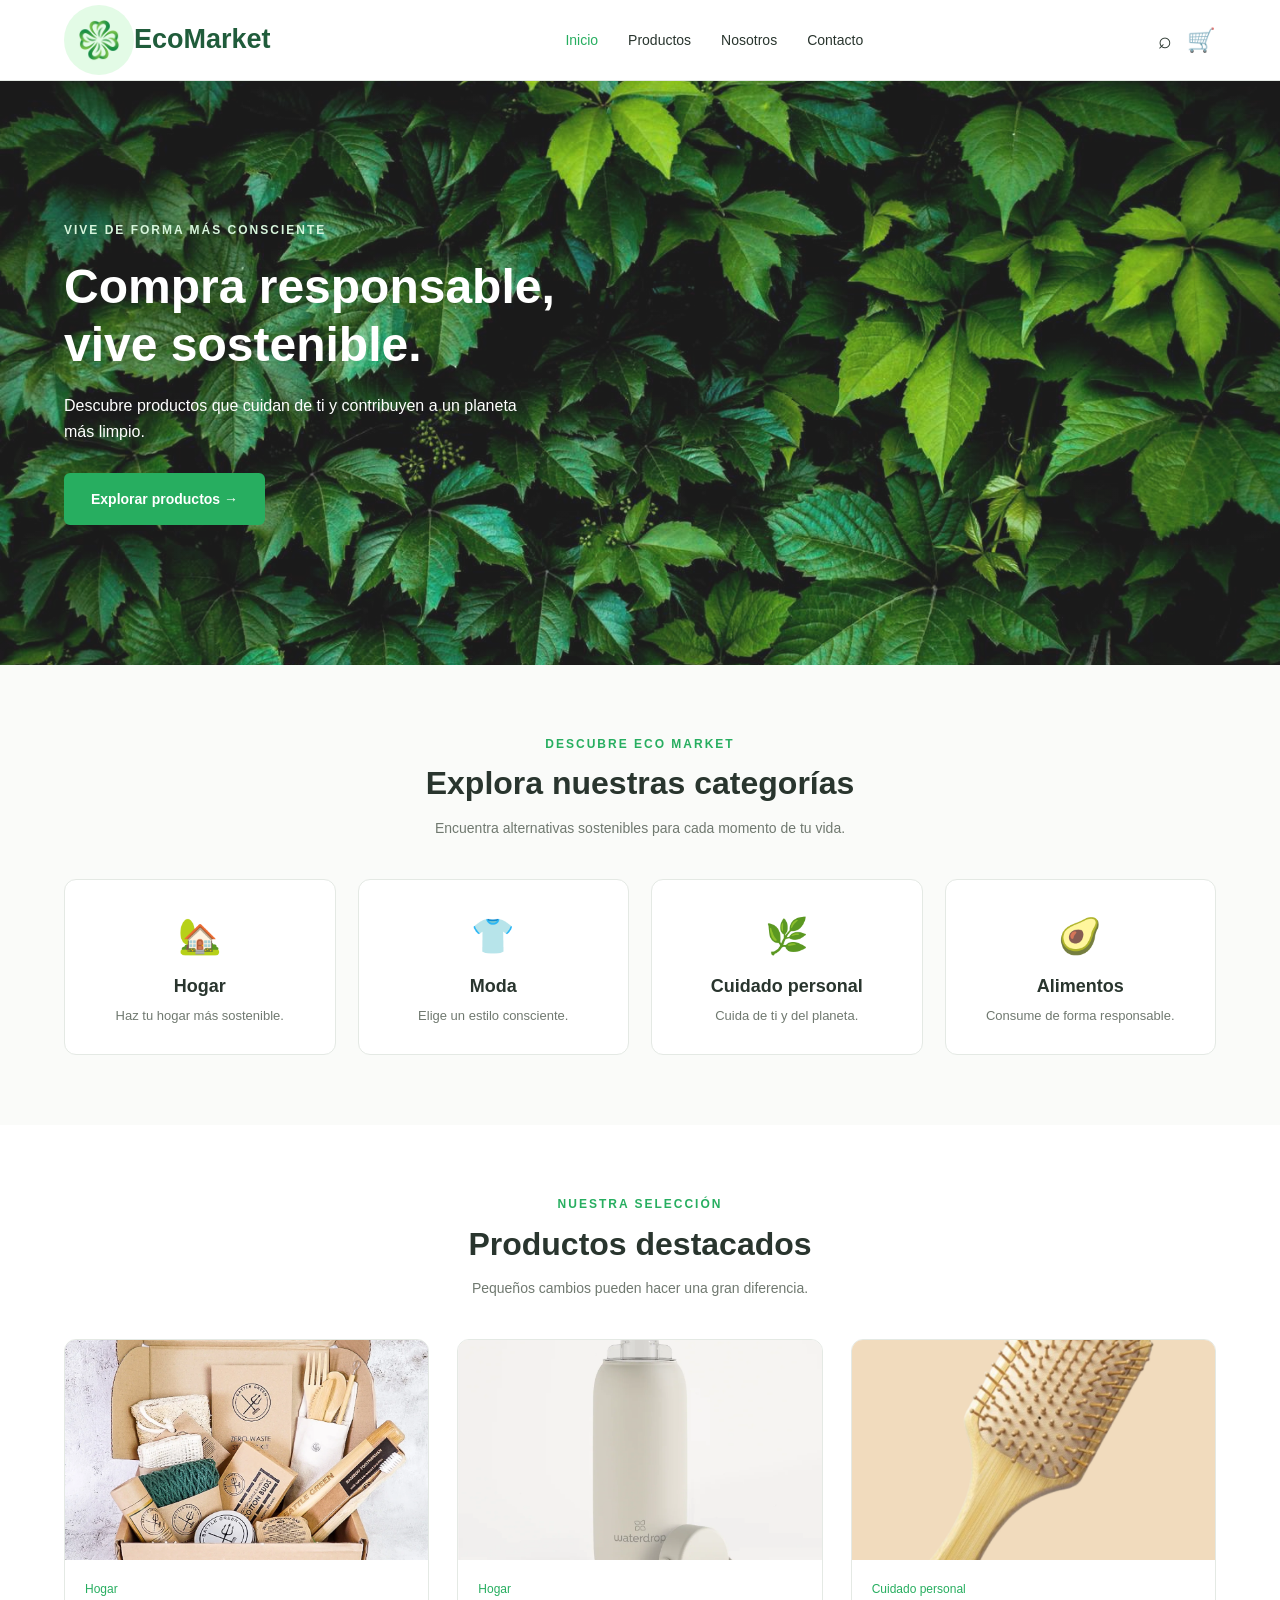
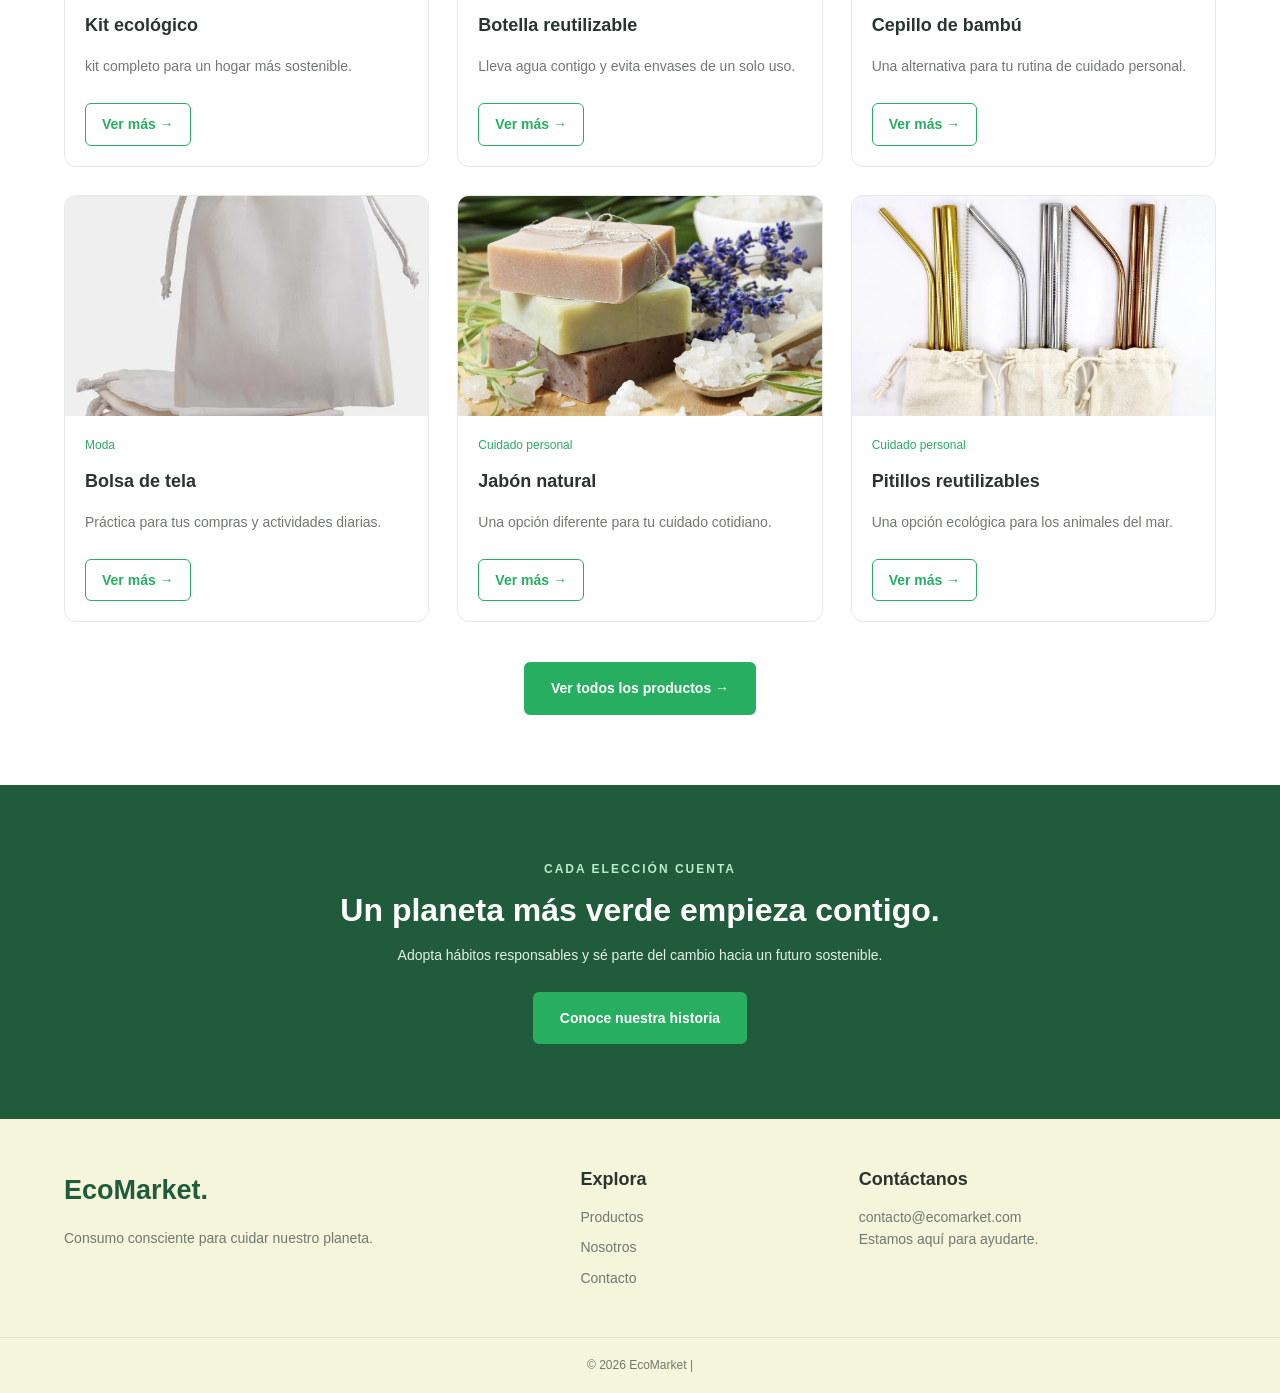
==== index.html @ 440fc74a "primer commit de pruba" ====
<!DOCTYPE html>
<html lang="es">

<head>
    <meta charset="UTF-8">
    <meta name="viewport" content="width=device-width, initial-scale=1.0">

    <meta name="description" content="EcoMarket: productos ecológicos para una vida más sostenible.">

    <title>EcoMarket | Compra responsable</title>

    <link rel="stylesheet" href="css/main.css">
    <link rel="stylesheet" href="css/layout.css">
    <link rel="stylesheet" href="css/components.css">
    <link rel="stylesheet" href="css/animations.css">
</head>

<body>

    <header class="header">
        <div class="contenedor header-contenido">


    <a href="index.html" class="logo">
    <img src="img/icons/logo.png" alt="Logo EcoMarket">
    <span>EcoMarket</span>
    </a>


            <nav class="menu">
                <a href="index.html" class="activo">Inicio</a>
                <a href="views/productos.html">Productos</a>
                <a href="views/sobre-nosotros.html">Nosotros</a>
                <a href="views/contacto.html">Contacto</a>
            </nav>

            <div class="accesos">
                <a href="views/productos.html#buscador"
                   aria-label="Buscar productos">⌕</a>

                <a href="views/productos.html#catalogo"
                   aria-label="Ir al catálogo">🛒</a>
            </div>

        </div>
    </header>



    <main>

        <section class="hero">
            <div class="contenedor hero-contenido">

                <p class="etiqueta">VIVE DE FORMA MÁS CONSCIENTE</p>

                <h1>Compra responsable,<br>vive sostenible.</h1>

                <p>
                    Descubre productos que cuidan de ti
                    y contribuyen a un planeta más limpio.
                </p>

                <a href="views/productos.html" class="boton">
                    Explorar productos →
                </a>

            </div>
        </section>

        <section class="categorias seccion">
            <div class="contenedor">

                <div class="titulo-seccion">
                    <p class="etiqueta">DESCUBRE ECO MARKET</p>
                    <h2>Explora nuestras categorías</h2>
                    <p>
                        Encuentra alternativas sostenibles
                        para cada momento de tu vida.
                    </p>
                </div>

                <div class="categorias-grid">

                    <a href="views/productos.html#hogar"
                       class="categoria">
                        <span>🏡</span>
                        <h3>Hogar</h3>
                        <p>Haz tu hogar más sostenible.</p>
                    </a>

                    <a href="views/productos.html#moda"
                       class="categoria">
                        <span>👕</span>
                        <h3>Moda</h3>
                        <p>Elige un estilo consciente.</p>
                    </a>

                    <a href="views/productos.html#cuidado"
                       class="categoria">
                        <span>🌿</span>
                        <h3>Cuidado personal</h3>
                        <p>Cuida de ti y del planeta.</p>
                    </a>

                    <a href="views/productos.html#alimentos"
                       class="categoria">
                        <span>🥑</span>
                        <h3>Alimentos</h3>
                        <p>Consume de forma responsable.</p>
                    </a>

                </div>

            </div>
        </section>

        <section class="productos seccion">
            <div class="contenedor">

                <div class="titulo-seccion">
                    <p class="etiqueta">NUESTRA SELECCIÓN</p>
                    <h2>Productos destacados</h2>
                    <p>
                        Pequeños cambios pueden hacer
                        una gran diferencia.
                    </p>
                </div>

                <div class="productos-grid">

                    <article class="tarjeta-producto">
                        <img src="img/products/kit-ecologico.jpg"
                             alt="Kit ecológico para el hogar">

                        <div class="producto-info">
                            <p class="categoria-producto">Hogar</p>
                            <h3>Kit ecológico</h3>
                            <p>
                                kit completo para un hogar más sostenible.
                            </p>
                            <a href="views/productos.html"
                               class="boton-secundario">Ver más →</a>
                        </div>
                    </article>

                    <article class="tarjeta-producto">
                        <img src="img/products/botella.jpg"
                             alt="Botella reutilizable para agua">

                        <div class="producto-info">
                            <p class="categoria-producto">Hogar</p>
                            <h3>Botella reutilizable</h3>
                            <p>
                                Lleva agua contigo y evita
                                envases de un solo uso.
                            </p>
                            <a href="views/productos.html"
                               class="boton-secundario">Ver más →</a>
                        </div>
                    </article>

                    <article class="tarjeta-producto">
                        <img src="img/products/cepillo.jpg"
                             alt="Cepillo de dientes de bambú">

                        <div class="producto-info">
                            <p class="categoria-producto">Cuidado personal</p>
                            <h3>Cepillo de bambú</h3>
                            <p>
                                Una alternativa para tu rutina
                                de cuidado personal.
                            </p>
                            <a href="views/productos.html"
                               class="boton-secundario">Ver más →</a>
                        </div>
                    </article>

                    <article class="tarjeta-producto">
                        <img src="img/products/bolsa-tela.jpg"
                             alt="Bolsa de tela reutilizable">

                        <div class="producto-info">
                            <p class="categoria-producto">Moda</p>
                            <h3>Bolsa de tela</h3>
                            <p>
                                Práctica para tus compras
                                y actividades diarias.
                            </p>
                            <a href="views/productos.html"
                               class="boton-secundario">Ver más →</a>
                        </div>
                    </article>

                    <article class="tarjeta-producto">
                        <img src="img/products/jabon-natural.jpg"
                             alt="Jabón de ingredientes naturales">

                        <div class="producto-info">
                            <p class="categoria-producto">Cuidado personal</p>
                            <h3>Jabón natural</h3>
                            <p>
                                Una opción diferente para
                                tu cuidado cotidiano.
                            </p>
                            <a href="views/productos.html"
                               class="boton-secundario">Ver más →</a>
                        </div>
                    </article>

                    <article class="tarjeta-producto">
                        <img src="img/products/pitillos-reutilizables.jpg"
                             alt="Pitillos reutilizables">

                        <div class="producto-info">
                            <p class="categoria-producto">Cuidado personal</p>
                            <h3>Pitillos reutilizables</h3>
                            <p>
                                Una opción ecológica para los animales del mar.
                            </p>
                            <a href="views/productos.html"
                               class="boton-secundario">Ver más →</a>
                        </div>
                    </article>

                </div>

                <div class="centrar">
                    <a href="views/productos.html" class="boton">
                        Ver todos los productos →
                    </a>
                </div>

            </div>
        </section>


        <section class="mensaje-ecologico">
            <div class="contenedor">

                <p class="etiqueta">CADA ELECCIÓN CUENTA</p>

                <h2>Un planeta más verde empieza contigo.</h2>

                <p>
                    Adopta hábitos responsables y sé parte
                    del cambio hacia un futuro sostenible.
                </p>

                <a href="views/sobre-nosotros.html" class="boton">
                    Conoce nuestra historia
                </a>

            </div>
        </section>

    </main>


    <footer class="footer">
        <div class="contenedor footer-grid">

            <div class="footer-marca">
                <a href="index.html" class="logo logo-footer">
                    EcoMarket<span>.</span>
                </a>

                <p>
                    Consumo consciente para cuidar
                    nuestro planeta.
                </p>
            </div>

            <div class="footer-enlaces">
                <h3>Explora</h3>
                <a href="views/productos.html">Productos</a>
                <a href="views/sobre-nosotros.html">Nosotros</a>
                <a href="views/contacto.html">Contacto</a>
            </div>

            <div class="footer-contacto">
                <h3>Contáctanos</h3>
                <p>contacto@ecomarket.com</p>
                <p>Estamos aquí para ayudarte.</p>
            </div>

        </div>

        <div class="footer-final">
            <p>© 2026 EcoMarket | </p>
        </div>
    </footer>

</body>
</html>
---- css/main.css ----
:root {
    --verde-principal: #2ecc71;
    --verde-oscuro: #27ae60;
    --verde-profundo: #205c3b;
    --verde-claro: #e8f5e9;

    --beige: #f5f5dc;
    --fondo: #fafbf9;
    --blanco: #ffffff;

    --texto: #29352e;
    --texto-secundario: #707970;
    --borde: #e4e9e4;
}

* {
    margin: 0;
    padding: 0;
    box-sizing: border-box;
}

html {
    scroll-behavior: smooth;
}

body {
    font-family: Arial, Helvetica, sans-serif;
    font-size: 14px;
    line-height: 1.6;
    color: var(--texto);
    background-color: var(--blanco);
}

img {
    display: block;
    max-width: 100%;
}

a {
    color: inherit;
    text-decoration: none;
}

h1,
h2,
h3 {
    line-height: 1.2;
    font-weight: 700;
}

h1 {
    font-size: 48px;
}

h2 {
    font-size: 32px;
}

h3 {
    font-size: 18px;
}

p {
    color: var(--texto-secundario);
}

button,
input,
textarea,
select {
    font: inherit;
}

.contenedor {
    width: 90%;
    max-width: 1200px;
    margin: 0 auto;
}

.seccion {
    padding: 70px 0;
}

.etiqueta {
    color: var(--verde-oscuro);
    font-size: 12px;
    font-weight: bold;
    letter-spacing: 2px;
    text-transform: uppercase;
}

@media (max-width: 600px) {

    h1 {
        font-size: 34px;
    }

    h2 {
        font-size: 26px;
    }

    h3 {
        font-size: 17px;
    }

    .seccion {
        padding: 45px 0;
    }

    .contenedor {
        width: 92%;
    }
}
---- css/layout.css ----
.header {
    width: 100%;
    background-color: var(--blanco);
    border-bottom: 1px solid var(--borde);
    position: sticky;
    top: 0;
    z-index: 100;
}

.header-contenido {
    min-height: 80px;
    display: flex;
    align-items: center;
    justify-content: space-between;
    gap: 25px;
}

.logo {
    color: var(--verde-profundo);
    font-size: 27px;
    font-weight: bold;
    white-space: nowrap;
}

.logo span {
    color: var(--verde-principal);
}

.menu {
    display: flex;
    align-items: center;
    gap: 30px;
}

.menu a {
    color: var(--texto);
    transition: color 0.3s ease;
}

.menu a:hover,
.menu a.activo {
    color: var(--verde-oscuro);
}

.accesos {
    display: flex;
    align-items: center;
    gap: 15px;
}

.accesos a {
    font-size: 23px;
}

.hero {
    min-height: 500px;
    display: flex;
    align-items: center;
    background-color: #e8f0e5;
    background-image:
        linear-gradient(
            90deg,
            rgba(15, 45, 27, 0.75),
            rgba(15, 45, 27, 0.15)
        ),
        url("../img/hero/background-leaves.jpg");
    background-size: cover;
    background-position: center;
}

.hero-contenido {
    padding-top: 60px;
    padding-bottom: 60px;
}

.hero .etiqueta {
    color: #d7f5dc;
    margin-bottom: 18px;
}

.hero h1 {
    max-width: 650px;
    color: var(--blanco);
    margin-bottom: 20px;
}

.hero-contenido > p:not(.etiqueta) {
    max-width: 480px;
    color: var(--blanco);
    font-size: 16px;
    margin-bottom: 28px;
}

.titulo-seccion {
    text-align: center;
    margin-bottom: 40px;
}

.titulo-seccion .etiqueta {
    margin-bottom: 10px;
}

.titulo-seccion h2 {
    margin-bottom: 14px;
}

.titulo-seccion > p:last-child {
    max-width: 550px;
    margin: 0 auto;
}

.categorias {
    background-color: var(--fondo);
}

.categorias-grid {
    display: grid;
    grid-template-columns: repeat(4, 1fr);
    gap: 22px;
}

.categoria {
    padding: 28px 18px;
    text-align: center;
    background-color: var(--blanco);
    border: 1px solid var(--borde);
    border-radius: 12px;
}

.categoria span {
    display: block;
    font-size: 35px;
    margin-bottom: 12px;
}

.categoria h3 {
    margin-bottom: 8px;
}

.categoria p {
    font-size: 13px;
}

.productos-grid {
    display: grid;
    grid-template-columns: repeat(3, minmax(0, 1fr));
    gap: 28px;
}

.tarjeta-producto {
    min-width: 0;
    overflow: hidden;
    background-color: var(--blanco);
    border: 1px solid var(--borde);
    border-radius: 12px;
}

.tarjeta-producto img {
    width: 100%;
    height: 220px;
    object-fit: cover;
}

.producto-info {
    padding: 20px;
}

.categoria-producto {
    color: var(--verde-oscuro);
    font-size: 12px;
    margin-bottom: 8px;
}

.producto-info h3 {
    margin-bottom: 10px;
}

.producto-info > p:not(.categoria-producto) {
    margin-bottom: 18px;
}

.centrar {
    display: flex;
    justify-content: center;
    margin-top: 40px;
}

.mensaje-ecologico {
    padding: 75px 0;
    text-align: center;
    background-color: var(--verde-profundo);
}

.mensaje-ecologico .etiqueta {
    color: #b9ebc9;
    margin-bottom: 12px;
}

.mensaje-ecologico h2 {
    color: var(--blanco);
    margin-bottom: 15px;
}

.mensaje-ecologico p:not(.etiqueta) {
    color: #e4f1e7;
    margin-bottom: 25px;
}

.footer {
    background-color: var(--beige);
    padding-top: 50px;
}

.footer-grid {
    display: grid;
    grid-template-columns: 2fr 1fr 1.5fr;
    gap: 40px;
    padding-bottom: 40px;
}

.logo-footer {
    display: inline-block;
    margin-bottom: 15px;
}

.footer-grid h3 {
    margin-bottom: 15px;
}

.footer-enlaces a {
    display: block;
    margin-bottom: 8px;
    color: var(--texto-secundario);
}

.footer-final {
    padding: 18px;
    text-align: center;
    border-top: 1px solid rgba(0, 0, 0, 0.08);
}

.footer-final p {
    font-size: 12px;
}

@media (max-width: 900px) {

    .header-contenido {
        flex-wrap: wrap;
        padding-top: 15px;
        padding-bottom: 15px;
    }

    .menu {
        order: 3;
        width: 100%;
        justify-content: center;
        gap: 22px;
    }

    .categorias-grid {
        grid-template-columns: repeat(2, 1fr);
    }

    .productos-grid {
        grid-template-columns: repeat(2, minmax(0, 1fr));
    }
}

@media (max-width: 600px) {

    .header-contenido {
        gap: 12px;
    }

    .logo {
        font-size: 23px;
    }

    .menu {
        gap: 14px;
        flex-wrap: wrap;
        font-size: 12px;
    }

    .accesos {
        gap: 10px;
    }

    .hero {
        min-height: 420px;
        background-position: center;
    }

    .hero-contenido {
        padding-top: 45px;
        padding-bottom: 45px;
    }

    .hero-contenido > p:not(.etiqueta) {
        font-size: 14px;
    }

    .categorias-grid {
        gap: 12px;
    }

    .categoria {
        padding: 20px 10px;
    }

    .productos-grid {
        grid-template-columns: 1fr;
        gap: 22px;
    }

    .tarjeta-producto img {
        height: 240px;
    }

    .footer-grid {
        grid-template-columns: 1fr;
        gap: 25px;
    }

    .mensaje-ecologico {
        padding: 50px 0;
    }
}

.precio {
    color: var(--verde-oscuro);
    font-size: 18px;
    font-weight: bold;
    margin: 12px 0;
}

.producto-info .boton {
    margin-top: 8px;
}

.producto-info {
    display: flex;
    flex-direction: column;
    align-items: flex-start;
    gap: 8px;
}

.producto-info .boton {
    margin-top: auto;
}

.nosotros-contenido {
    display: grid;
    grid-template-columns: 1.5fr 1fr;
    gap: 40px;
    align-items: center;
}

.nosotros-contenido h3 {
    margin-bottom: 15px;
}

.nosotros-contenido p {
    margin-bottom: 15px;
}

.nosotros-destacado {
    background-color: var(--verde-claro);
    padding: 35px;
    border-radius: 12px;
}

.nosotros-icono {
    display: inline-block;
    font-size: 35px;
    margin-bottom: 15px;
}

.nosotros-fondo {
    background-color: var(--fondo);
}

.nosotros-tarjetas {
    display: grid;
    grid-template-columns: repeat(2, 1fr);
    gap: 25px;
}

.nosotros-tarjeta,
.valor {
    background-color: var(--blanco);
    border: 1px solid var(--borde);
    border-radius: 12px;
    padding: 30px;
}

.nosotros-tarjeta h3,
.valor h3 {
    margin-bottom: 12px;
}

.valores-grid {
    display: grid;
    grid-template-columns: repeat(3, 1fr);
    gap: 25px;
}

@media (max-width: 600px) {
    .nosotros-contenido {
        grid-template-columns: 1fr;
        gap: 25px;
    }

    .nosotros-tarjetas,
    .valores-grid {
        grid-template-columns: 1fr;
    }

    .nosotros-destacado,
    .nosotros-tarjeta,
    .valor {
        padding: 22px;
    }
}

.hero {
    min-height: 500px;
    display: flex;
    align-items: center;
    background-image: linear-gradient(
        rgba(255, 255, 255, 0.10),
        rgba(255, 255, 255, 0.10)
    ), url("../img/hero/background-leaves.jpg");
    background-size: cover;
    background-position: center;
    background-repeat: no-repeat;
    padding: 80px 0;
}

.contacto-seccion {
    padding-top: 60px;
    padding-bottom: 70px;
}

.contacto-encabezado {
    text-align: center;
    margin-bottom: 40px;
}

.contacto-encabezado h2 {
    margin-bottom: 12px;
}

.contacto-encabezado p:last-child {
    line-height: 1.7;
}

.contacto-contenido {
    display: grid;
    grid-template-columns: 0.9fr 1.1fr;
    gap: 35px;
    align-items: start;
}

.contacto-informacion h2,
.formulario-contenedor h2 {
    margin-bottom: 25px;
}

.contacto-tarjeta {
    display: flex;
    align-items: flex-start;
    gap: 15px;
    padding: 20px;
    margin-bottom: 18px;
    background-color: #f1f7ef;
    border-radius: 14px;
}

.contacto-icono {
    font-size: 25px;
}

.contacto-tarjeta h3 {
    margin-bottom: 8px;
}

.contacto-tarjeta p {
    line-height: 1.6;
    overflow-wrap: anywhere;
}

.formulario-contenedor {
    padding: 30px;
    background-color: white;
    border-radius: 16px;
    box-shadow: 0 5px 25px rgba(0, 0, 0, 0.08);
}

.formulario-contacto {
    display: flex;
    flex-direction: column;
    gap: 20px;
}

.campo-formulario {
    display: flex;
    flex-direction: column;
    gap: 8px;
}

.campo-formulario label {
    font-weight: 600;
}

.campo-formulario input,
.campo-formulario textarea {
    width: 100%;
    padding: 13px 15px;
    border: 1px solid #d5dfd3;
    border-radius: 9px;
    font: inherit;
    color: #28313d;
    background-color: #fbfdfb;
}

.campo-formulario input:focus,
.campo-formulario textarea:focus {
    outline: 2px solid #4c956c;
    border-color: transparent;
}

.campo-formulario textarea {
    resize: vertical;
}

.formulario-contacto .boton {
    align-self: flex-start;
    cursor: pointer;
    border: none;
    font: inherit;
}

@media (max-width: 750px) {
    .contacto-contenido {
        grid-template-columns: 1fr;
    }

    .formulario-contenedor {
        padding: 22px;
    }
}

@media (max-width: 400px) {
    .contacto-tarjeta {
        padding: 15px;
    }

    .formulario-contenedor {
        padding: 18px;
    }

    .formulario-contacto .boton {
        width: 100%;
    }
}

.logo {
    display: inline-flex;
    align-items: center;
    flex-shrink: 0;
}

.logo img {
    width: 70px;
    height: 70px;
    object-fit: cover;
    border-radius: 50%;
    display: block;
}

@media (max-width: 600px) {
    .logo img {
        width: 140px;
    }
}

.logo,
.logo:visited,
.logo:hover,
.logo:active {
    color: var(--verde-profundo);
    text-decoration: none;
}

.logo span {
    color: var(--verde-profundo);
}
---- css/components.css ----
.boton {
    display: inline-block;
    padding: 13px 25px;

    background-color: var(--verde-oscuro);
    color: var(--blanco);

    border: 2px solid var(--verde-oscuro);
    border-radius: 6px;

    font-size: 14px;
    font-weight: bold;
    text-align: center;

    cursor: pointer;
    transition: all 0.3s ease;
}

.boton:hover {
    background-color: var(--verde-profundo);
    border-color: var(--verde-profundo);
    transform: translateY(-2px);
}

.boton-secundario {
    display: inline-block;
    padding: 9px 16px;

    color: var(--verde-oscuro);
    background-color: var(--blanco);

    border: 1px solid var(--verde-oscuro);
    border-radius: 6px;

    font-weight: bold;
    transition: all 0.3s ease;
}

.boton-secundario:hover {
    color: var(--blanco);
    background-color: var(--verde-oscuro);
}

.tarjeta-producto {
    transition:
        transform 0.3s ease,
        box-shadow 0.3s ease;
}

.tarjeta-producto:hover {
    transform: translateY(-6px);

    box-shadow: 0 12px 25px rgba(30, 70, 40, 0.12);
}

.tarjeta-producto img {
    transition: transform 0.4s ease;
}

.tarjeta-producto:hover img {
    transform: scale(1.04);
}

.categoria {
    transition:
        transform 0.3s ease,
        box-shadow 0.3s ease,
        border-color 0.3s ease;
}

.categoria:hover {
    transform: translateY(-5px);

    border-color: var(--verde-principal);

    box-shadow: 0 8px 20px rgba(30, 70, 40, 0.08);
}

.categoria span {
    transition: transform 0.3s ease;
}

.categoria:hover span {
    transform: scale(1.12);
}

.footer-enlaces a {
    transition: color 0.3s ease;
}

.footer-enlaces a:hover {
    color: var(--verde-oscuro);
}

.accesos a {
    transition:
        color 0.3s ease,
        transform 0.3s ease;
}

.accesos a:hover {
    color: var(--verde-oscuro);
    transform: scale(1.1);
}

a:focus-visible,
button:focus-visible,
input:focus-visible,
textarea:focus-visible {
    outline: 3px solid var(--verde-principal);
    outline-offset: 4px;
}

@media (prefers-reduced-motion: reduce) {
    *,
    *::before,
    *::after {
        scroll-behavior: auto !important;
        transition-duration: 0.01ms !important;
        animation-duration: 0.01ms !important;
    }
}
---- css/animations.css ----
.aparecer {
    animation: aparecer 0.8s ease both;
}

@keyframes aparecer {
    from {
        opacity: 0;
        transform: translateY(15px);
    }

    to {
        opacity: 1;
        transform: translateY(0);
    }
}

.hero-contenido {
    animation: aparecer 1s ease both;
}

.categoria,
.tarjeta-producto,
.boton {
    transition: transform 0.3s ease, box-shadow 0.3s ease, background-color 0.3s ease;
}

@media (prefers-reduced-motion: reduce) {
    *,
    *::before,
    *::after {
        animation-duration: 0.01ms !important;
        animation-iteration-count: 1 !important;
        scroll-behavior: auto !important;
        transition-duration: 0.01ms !important;
    }
}
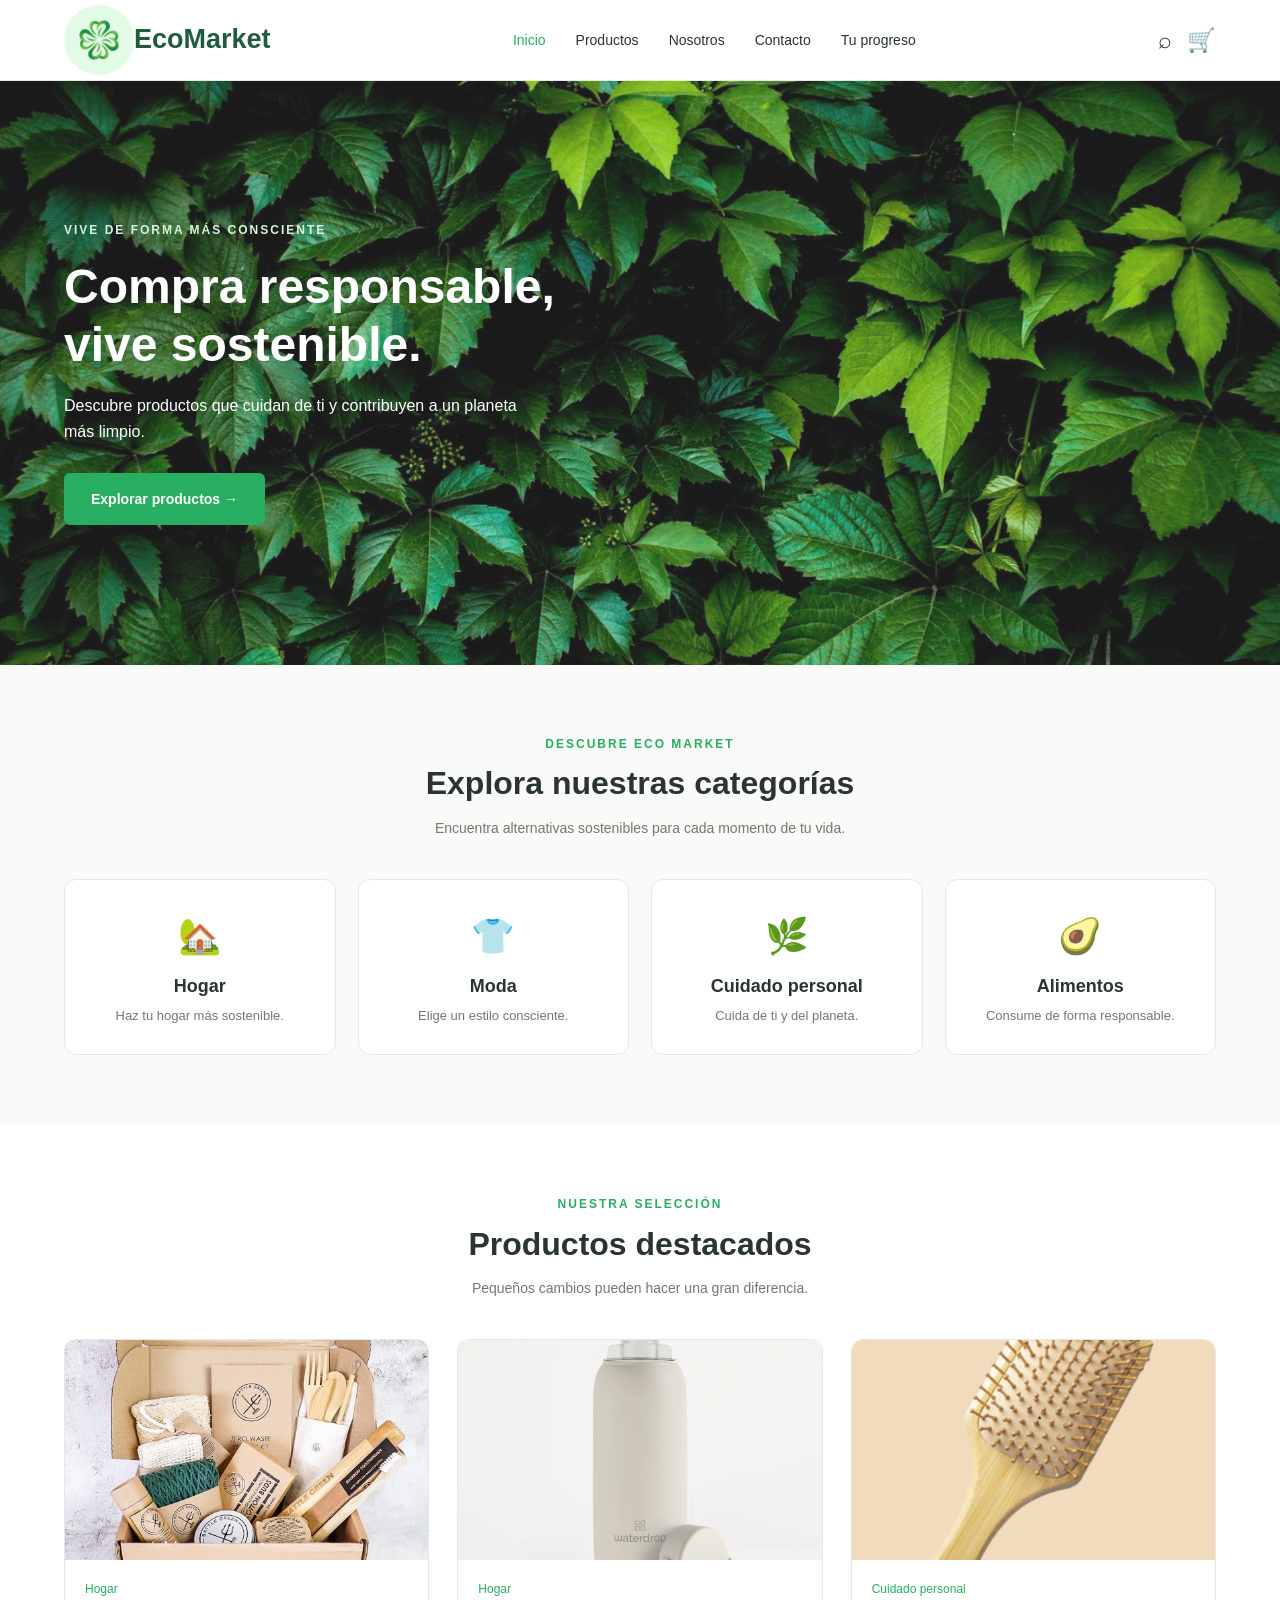
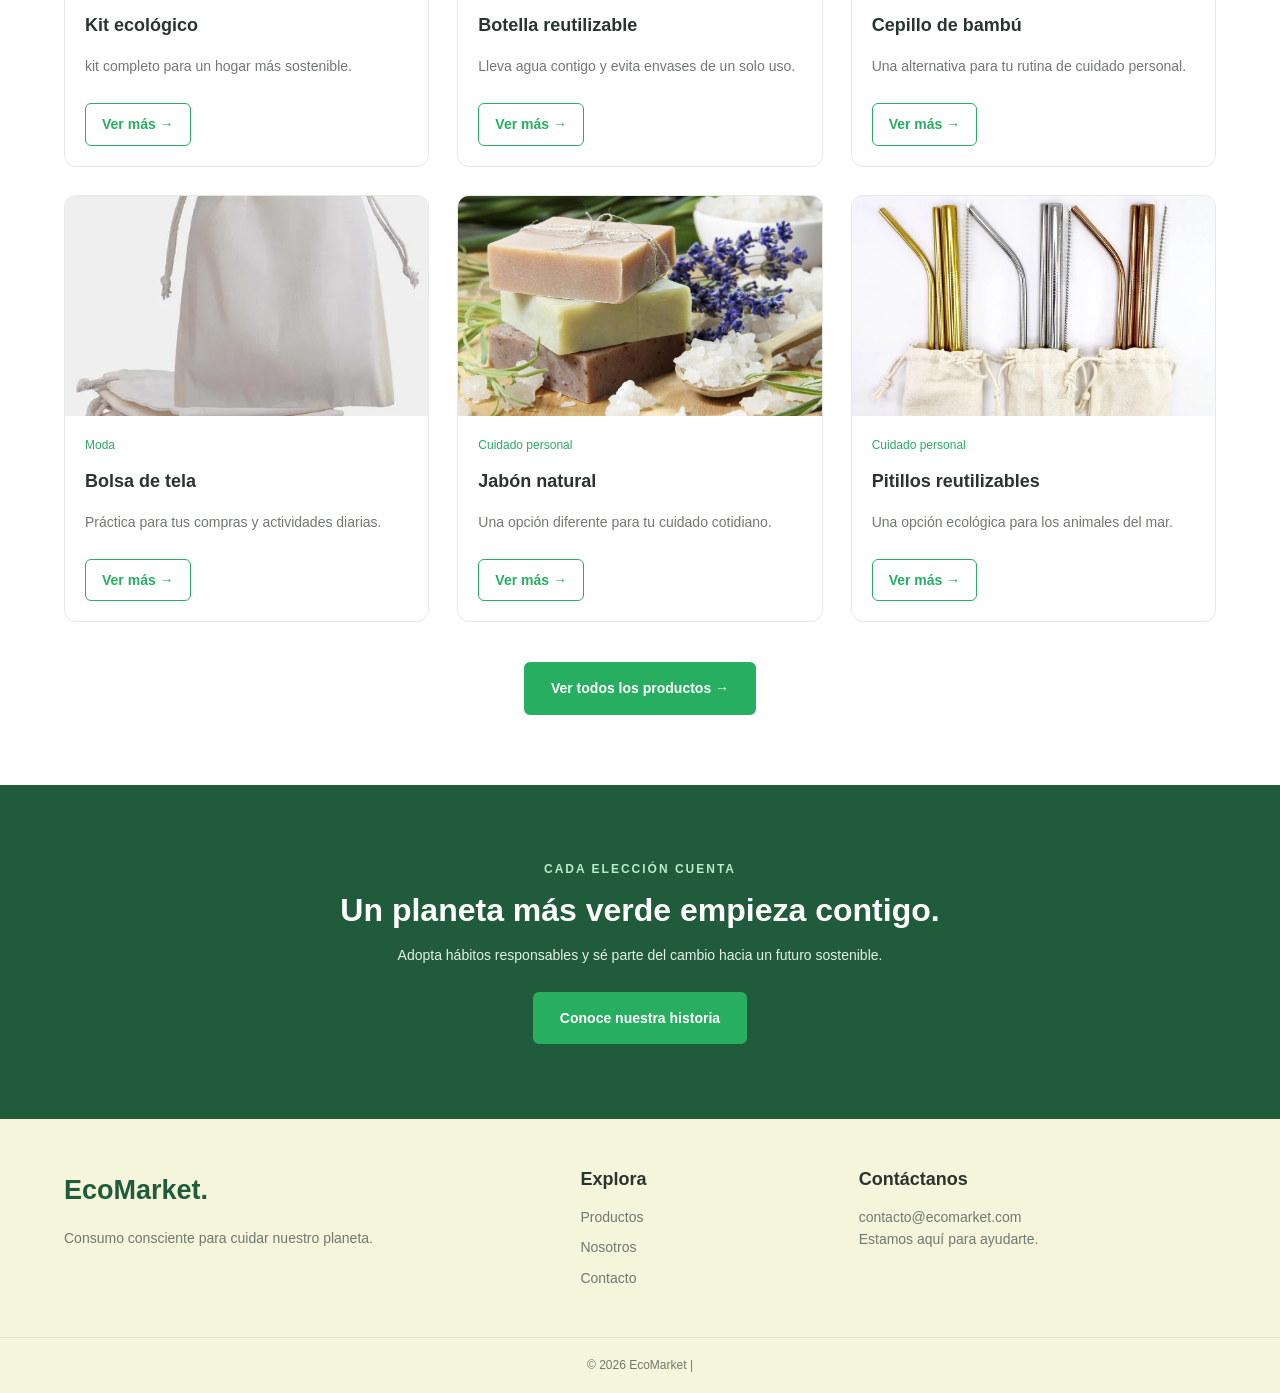
==== commit fb85cecf: "lo que pude" ====
--- a/index.html
+++ b/index.html
@@ -33,6 +33,7 @@
                 <a href="views/productos.html">Productos</a>
                 <a href="views/sobre-nosotros.html">Nosotros</a>
                 <a href="views/contacto.html">Contacto</a>
+                <a href="views/widget.html">Tu progreso</a>
             </nav>
 
             <div class="accesos">
--- a/css/layout.css
+++ b/css/layout.css
@@ -597,3 +597,30 @@
 .logo span {
     color: var(--verde-profundo);
 }
+
+
+.img-cliente img {
+    width: 70px;
+    height: 70px;
+    object-fit: cover;
+    border-radius: 50%;
+    display: block;
+}
+
+@media (max-width: 600px) {
+    .logo img {
+        width: 140px;
+    }
+}
+
+.img-cliente,
+.img-cliente:visited,
+.img-cliente:hover,
+.img-cliente:active {
+    color: var(--verde-profundo);
+    text-decoration: none;
+}
+
+.img-cliente span {
+    color: var(--verde-profundo);
+}
